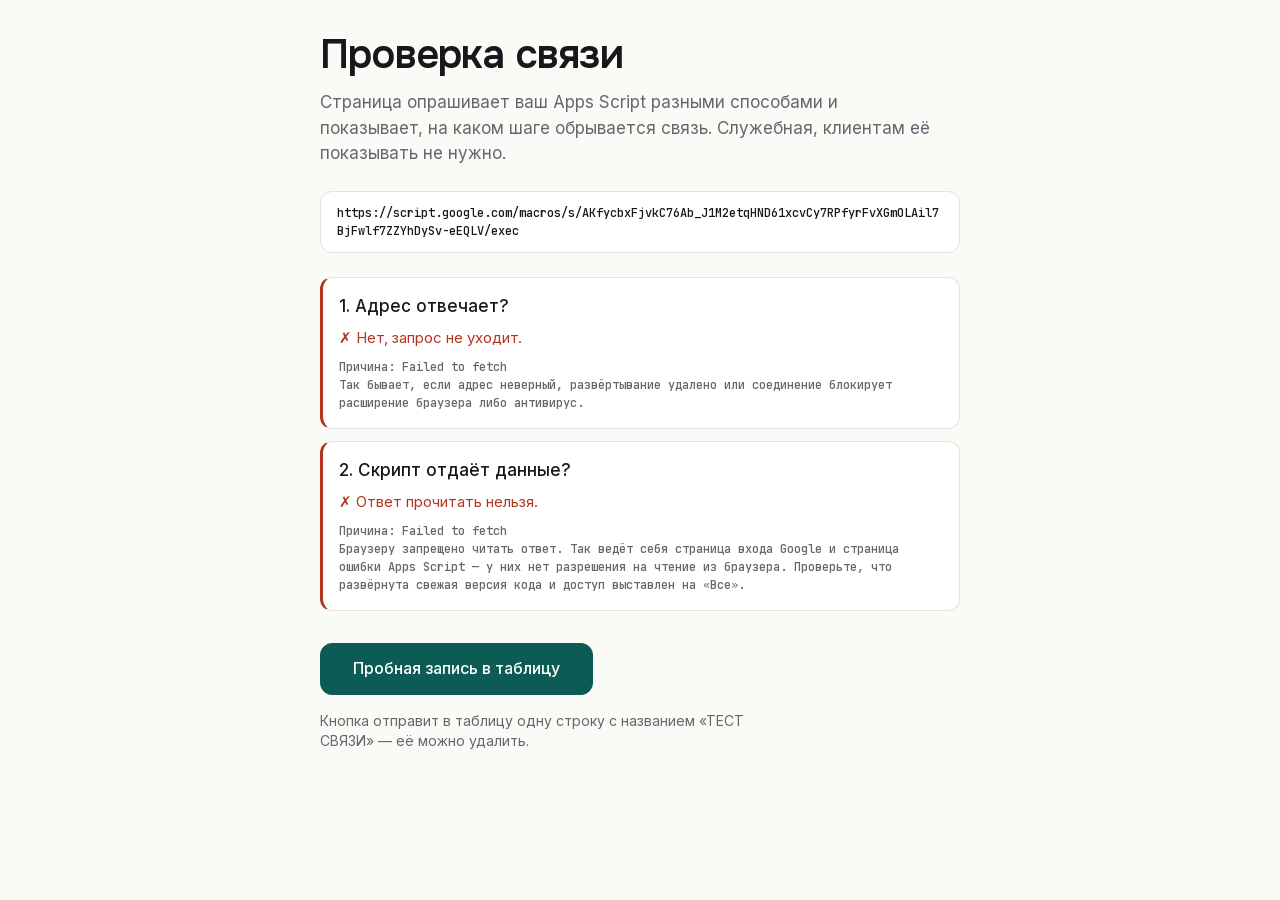
==== brief/check.html @ c90517c5 "Служебная страница диагностики связи с Apps Script /brief/check.html опрашивает эндпоинт тремя проба" ====
<!DOCTYPE html>
<html lang="ru">
<head>
<meta charset="utf-8">
<meta name="viewport" content="width=device-width, initial-scale=1">
<title>Проверка связи с Google Apps Script</title>
<meta name="robots" content="noindex">
<link rel="icon" href="/brief/favicon.svg" type="image/svg+xml">
<link rel="stylesheet" href="/brief/style.css">
<link rel="stylesheet" href="/brief/check.css">
<script src="/brief/check.js" defer></script>
</head>
<body>

<main class="app__main">
  <div class="container">

    <h1 class="screen__title">Проверка связи</h1>
    <p class="screen__text">
      Страница опрашивает ваш Apps Script разными способами и показывает,
      на каком шаге обрывается связь. Служебная, клиентам её показывать не нужно.
    </p>

    <p class="check__url" id="endpoint"></p>

    <ol class="check__list" id="results"></ol>

    <p class="screen__actions">
      <button type="button" class="button" id="runWrite">Пробная запись в таблицу</button>
    </p>
    <p class="screen__note">
      Кнопка отправит в таблицу одну строку с названием «ТЕСТ СВЯЗИ» — её можно удалить.
    </p>

  </div>
</main>

</body>
</html>
---- brief/style.css ----
/* ==========================================================================
   Бриф проекта — Никита Воеводин
   1. Reset
   2. Variables
   3. Typography
   4. Layout
   5. Buttons
   6. Inputs
   7. Cards
   8. Progress
   9. Animations
   10. Responsive
   ========================================================================== */

/* 1. Reset
   ========================================================================== */

*,
*::before,
*::after {
  box-sizing: border-box;
}

html,
body,
h1,
h2,
p,
ul,
li,
dl,
dt,
dd,
fieldset,
legend {
  margin: 0;
  padding: 0;
}

ul {
  list-style: none;
}

fieldset {
  border: 0;
  min-width: 0;
}

button,
input,
textarea {
  font: inherit;
  color: inherit;
}

button {
  cursor: pointer;
}

[hidden] {
  display: none !important;
}

/* 2. Variables
   ========================================================================== */

:root {
  /* Цвет */
  --paper: #FAFAF7;
  --paper-raised: #FFFFFF;
  --ink: #17181C;
  --ink-muted: #64676E;
  --line: #E3E3DE;
  --line-strong: #CFCFC8;
  --accent: #0C5C55;
  --accent-hover: #0A4E48;
  --accent-soft: #E6F0EE;
  --signal: #B3341F;

  /* Радиусы */
  --r-sm: 8px;
  --r-md: 12px;
  --r-lg: 16px;
  --r-round: 999px;

  /* Ритм: шаг 4px */
  --s-1: 4px;
  --s-2: 8px;
  --s-3: 12px;
  --s-4: 16px;
  --s-5: 24px;
  --s-6: 32px;
  --s-7: 48px;
  --s-8: 64px;

  /* Движение */
  --ease: cubic-bezier(.2, .8, .2, 1);
  --dur: 200ms;

  /* Раскладка */
  --container-width: 640px;
  --container-padding: 20px;
  --control-height: 52px;
  --header-height: 56px;
}

/* 3. Typography
   ========================================================================== */

@font-face {
  font-family: 'Inter';
  font-style: normal;
  font-weight: 400 700;
  font-display: swap;
  src: url('fonts/Inter.woff2') format('woff2');
}

@font-face {
  font-family: 'Onest';
  font-style: normal;
  font-weight: 600;
  font-display: swap;
  src: url('fonts/Onest-600.woff2') format('woff2');
}

@font-face {
  font-family: 'JetBrains Mono';
  font-style: normal;
  font-weight: 500;
  font-display: swap;
  src: url('fonts/JetBrainsMono-500.woff2') format('woff2');
}

body {
  background: var(--paper);
  color: var(--ink);
  font-family: 'Inter', system-ui, -apple-system, 'Segoe UI', Roboto, sans-serif;
  font-size: 17px;
  font-weight: 400;
  line-height: 1.5;
  -webkit-font-smoothing: antialiased;
  -moz-osx-font-smoothing: grayscale;
  text-rendering: optimizeLegibility;
}

.screen__title {
  font-family: 'Onest', 'Inter', system-ui, sans-serif;
  font-size: clamp(26px, 4.2vw, 40px);
  font-weight: 600;
  line-height: 1.15;
  letter-spacing: -.02em;
  text-wrap: balance;
}

.screen__title--hero {
  font-size: clamp(32px, 7vw, 48px);
}

.screen__text {
  color: var(--ink-muted);
  margin-top: var(--s-3);
  max-width: 36em;
}

.screen__note {
  color: var(--ink-muted);
  font-size: 14px;
  line-height: 1.45;
  margin-top: var(--s-4);
  max-width: 34em;
}

.screen__list {
  display: flex;
  flex-wrap: wrap;
  gap: var(--s-2) var(--s-3);
  color: var(--ink-muted);
  font-size: 15px;
  margin-top: var(--s-3);
}

.screen__list li::after {
  content: '·';
  margin-left: var(--s-3);
  color: var(--line-strong);
}

.screen__list li:last-child::after {
  content: none;
}

/* Утилитарный моно-слой */
.counter,
.card__overline {
  font-family: 'JetBrains Mono', ui-monospace, SFMono-Regular, monospace;
  font-size: 12px;
  font-weight: 500;
  letter-spacing: .08em;
  text-transform: uppercase;
}

.visually-hidden {
  position: absolute;
  width: 1px;
  height: 1px;
  margin: -1px;
  padding: 0;
  overflow: hidden;
  clip: rect(0 0 0 0);
  clip-path: inset(50%);
  white-space: nowrap;
  border: 0;
}

/* 4. Layout
   ========================================================================== */

.app {
  display: flex;
  flex-direction: column;
  min-height: 100vh;
  min-height: 100dvh;
}

.app__header {
  position: sticky;
  top: 0;
  z-index: 2;
  display: flex;
  align-items: center;
  gap: var(--s-4);
  flex: 0 0 auto;
  min-height: var(--header-height);
  padding: 0 var(--container-padding);
  background: var(--paper);
}

.logo {
  font-family: 'Onest', 'Inter', system-ui, sans-serif;
  font-size: 15px;
  font-weight: 600;
  letter-spacing: -.01em;
  white-space: nowrap;
}

.app__main {
  display: flex;
  flex: 1 1 auto;
  align-items: center;
  justify-content: center;
  padding: var(--s-6) var(--container-padding);
}

.container {
  width: 100%;
  max-width: var(--container-width);
  margin: 0 auto;
}

.app__footer {
  position: sticky;
  bottom: 0;
  z-index: 2;
  flex: 0 0 auto;
  border-top: 1px solid var(--line);
  padding: var(--s-3) var(--container-padding);
  padding-bottom: calc(var(--s-3) + env(safe-area-inset-bottom));
  background: var(--paper);
  background: color-mix(in srgb, var(--paper) 82%, transparent);
  backdrop-filter: blur(8px);
  -webkit-backdrop-filter: blur(8px);
}

.container--nav {
  display: flex;
  align-items: center;
  justify-content: space-between;
  gap: var(--s-3);
}

/* На первом шаге «Назад» скрыта — «Далее» остаётся справа. */
#backButton[hidden] + #nextButton {
  margin-left: auto;
}

.screen--center {
  text-align: center;
}

.screen--center .screen__text,
.screen--center .screen__note {
  margin-left: auto;
  margin-right: auto;
}

.screen__actions {
  display: flex;
  flex-wrap: wrap;
  gap: var(--s-3);
  margin-top: var(--s-6);
}

.screen--center .screen__actions {
  justify-content: center;
}

.fields {
  display: flex;
  flex-direction: column;
  gap: var(--s-4);
  margin-top: var(--s-6);
}

.noscript {
  color: var(--ink-muted);
  font-family: system-ui, sans-serif;
  padding: var(--s-8) var(--s-5);
  text-align: center;
}

/* 5. Buttons
   ========================================================================== */

.button {
  display: inline-flex;
  align-items: center;
  justify-content: center;
  min-width: 160px;
  min-height: var(--control-height);
  padding: var(--s-3) var(--s-6);
  border: 1px solid var(--accent);
  border-radius: var(--r-md);
  background: var(--accent);
  color: #FFFFFF;
  font-size: 16px;
  font-weight: 500;
  line-height: 1.2;
  text-align: center;
  transition: background-color var(--dur) var(--ease),
              border-color var(--dur) var(--ease),
              transform var(--dur) var(--ease);
}

.button:hover {
  background: var(--accent-hover);
  border-color: var(--accent-hover);
}

.button:active {
  transform: scale(.98);
}

.button--secondary {
  background: transparent;
  border-color: var(--line);
  color: var(--ink);
}

.button--secondary:hover {
  background: transparent;
  border-color: var(--line-strong);
}

.button:disabled,
.button.is-loading {
  background: var(--line);
  border-color: var(--line);
  color: var(--ink-muted);
  cursor: default;
  pointer-events: none;
  transform: none;
}

:focus-visible {
  outline: 2px solid var(--accent);
  outline-offset: 2px;
}

/* Заголовок получает фокус программно — для читалок, без визуальной рамки. */
[tabindex='-1']:focus,
[tabindex='-1']:focus-visible {
  outline: none;
}

/* 6. Inputs
   ========================================================================== */

.field {
  display: flex;
  flex-direction: column;
  gap: var(--s-2);
}

.field__label {
  color: var(--ink-muted);
  font-size: 15px;
  line-height: 1.4;
}

.field__hint {
  color: var(--ink-muted);
  font-size: 14px;
  line-height: 1.4;
}

.input,
.textarea {
  width: 100%;
  border: 1px solid var(--line);
  border-radius: var(--r-md);
  background: var(--paper-raised);
  font-size: 17px;
  transition: border-color var(--dur) var(--ease),
              box-shadow var(--dur) var(--ease);
}

.input {
  height: var(--control-height);
  padding: 0 var(--s-4);
}

.textarea {
  min-height: 140px;
  padding: var(--s-3) var(--s-4);
  line-height: 1.5;
  resize: none;
  overflow: hidden;
  display: block;
}

.textarea--large {
  min-height: 180px;
}

.input:hover,
.textarea:hover {
  border-color: var(--line-strong);
}

.input.is-filled,
.textarea.is-filled {
  border-color: var(--line-strong);
}

.input:focus,
.textarea:focus {
  border-color: var(--accent);
  box-shadow: 0 0 0 3px var(--accent-soft);
  outline: none;
}

.input::placeholder,
.textarea::placeholder {
  color: var(--ink-muted);
  font-weight: 400;
  opacity: 1;
}

.input:disabled,
.textarea:disabled {
  background: var(--paper);
  color: var(--ink-muted);
  cursor: default;
}

.input.is-invalid,
.textarea.is-invalid {
  border-color: var(--signal);
}

.input.is-invalid:focus,
.textarea.is-invalid:focus {
  box-shadow: 0 0 0 3px color-mix(in srgb, var(--signal) 12%, transparent);
}

.field__error,
.form__error {
  color: var(--signal);
  font-size: 14px;
  line-height: 1.4;
  animation: fade var(--dur) var(--ease) both;
}

.form__error {
  margin-top: var(--s-5);
}

/* Чекбоксы и радио — карточками */

.field--group {
  display: flex;
  flex-direction: column;
  gap: var(--s-3);
}

.choices {
  display: flex;
  flex-direction: column;
  gap: var(--s-2);
}

.choice {
  position: relative;
  display: flex;
  align-items: center;
  gap: var(--s-3);
  min-height: var(--control-height);
  padding: var(--s-3) var(--s-4);
  border: 1px solid var(--line);
  border-radius: var(--r-md);
  background: var(--paper-raised);
  cursor: pointer;
  transition: border-color 150ms var(--ease), background-color 150ms var(--ease);
}

.choice:hover {
  border-color: var(--line-strong);
}

.choice__input {
  position: absolute;
  width: 24px;
  height: 24px;
  margin: 0;
  opacity: 0;
}

.choice__mark {
  position: relative;
  flex: 0 0 auto;
  width: 22px;
  height: 22px;
  border: 1px solid var(--line-strong);
  border-radius: 6px;
  background: var(--paper-raised);
  transition: border-color 150ms var(--ease), background-color 150ms var(--ease);
}

.choice__mark--round {
  border-radius: var(--r-round);
}

.choice__mark::after {
  content: '';
  position: absolute;
  opacity: 0;
  transition: opacity 150ms var(--ease);
}

.choice__mark:not(.choice__mark--round)::after {
  left: 7px;
  top: 3px;
  width: 6px;
  height: 11px;
  border: solid var(--accent);
  border-width: 0 2px 2px 0;
  transform: rotate(45deg);
}

.choice__mark--round::after {
  left: 50%;
  top: 50%;
  width: 10px;
  height: 10px;
  margin: -5px 0 0 -5px;
  border-radius: var(--r-round);
  background: var(--accent);
}

.choice__input:checked ~ .choice__mark {
  border-color: var(--accent);
}

.choice__input:checked ~ .choice__mark::after {
  opacity: 1;
}

.choice:has(.choice__input:checked) {
  background: var(--accent-soft);
  border-color: var(--accent);
}

.choice:has(.choice__input:focus-visible) {
  outline: 2px solid var(--accent);
  outline-offset: 2px;
}

.choice__text {
  font-size: 16px;
}

/* Дропзона */

.upload {
  display: flex;
  flex-direction: column;
  align-items: center;
  gap: var(--s-2);
  padding: var(--s-7) var(--s-5);
  border: 1.5px dashed var(--line-strong);
  border-radius: var(--r-lg);
  background: var(--paper-raised);
  text-align: center;
  cursor: pointer;
  transition: border-color var(--dur) var(--ease), background-color var(--dur) var(--ease);
}

.upload:hover {
  border-color: var(--accent);
}

.upload.is-active {
  border-color: var(--accent);
  background: var(--accent-soft);
}

.upload__icon {
  color: var(--accent);
}

.upload__title {
  font-size: 16px;
}

.upload__or,
.upload__hint {
  color: var(--ink-muted);
  font-size: 14px;
}

.upload__hint {
  margin-top: var(--s-2);
}

.file-list {
  display: flex;
  flex-direction: column;
  gap: var(--s-2);
}

.file {
  display: flex;
  align-items: center;
  gap: var(--s-3);
  padding: var(--s-2) var(--s-3);
  border: 1px solid var(--line);
  border-radius: var(--r-md);
  background: var(--paper-raised);
}

.file__preview {
  flex: 0 0 auto;
  width: 40px;
  height: 40px;
  border-radius: var(--r-sm);
  object-fit: cover;
  background: var(--paper);
}

.file__badge {
  flex: 0 0 auto;
  display: inline-flex;
  align-items: center;
  justify-content: center;
  width: 40px;
  height: 40px;
  border-radius: var(--r-sm);
  background: var(--paper);
  color: var(--ink-muted);
  font-family: 'JetBrains Mono', ui-monospace, monospace;
  font-size: 10px;
  font-weight: 500;
  letter-spacing: .04em;
  text-transform: uppercase;
}

.file__name {
  flex: 1 1 auto;
  font-size: 15px;
  overflow: hidden;
  text-overflow: ellipsis;
  white-space: nowrap;
}

.file__size {
  color: var(--ink-muted);
  font-size: 14px;
  white-space: nowrap;
}

.file__remove {
  flex: 0 0 auto;
  display: inline-flex;
  align-items: center;
  justify-content: center;
  width: 44px;
  height: 44px;
  padding: 0;
  border: 0;
  border-radius: var(--r-round);
  background: none;
  color: var(--ink-muted);
  transition: color var(--dur) var(--ease);
}

.file__remove:hover {
  color: var(--ink);
}

/* 7. Cards
   ========================================================================== */

.review {
  display: flex;
  flex-direction: column;
  gap: var(--s-6);
  margin-top: var(--s-6);
}

.card__head {
  display: flex;
  align-items: baseline;
  justify-content: space-between;
  gap: var(--s-3);
  padding-bottom: var(--s-2);
  border-bottom: 1px solid var(--line);
}

.card__overline {
  color: var(--ink-muted);
}

.card__edit {
  flex: 0 0 auto;
  padding: 0;
  border: 0;
  background: none;
  color: var(--accent);
  font-size: 15px;
  transition: opacity var(--dur) var(--ease);
}

.card__edit:hover {
  opacity: .7;
}

.card__list {
  display: flex;
  flex-direction: column;
}

.card__row {
  display: flex;
  flex-wrap: wrap;
  align-items: baseline;
  gap: var(--s-1) var(--s-4);
  padding: var(--s-3) 0;
  border-bottom: 1px solid var(--line);
}

.card__label {
  flex: 0 0 40%;
  color: var(--ink-muted);
  font-size: 15px;
}

.card__value {
  flex: 1 1 50%;
  font-size: 15px;
  overflow-wrap: anywhere;
  white-space: pre-wrap;
}

.card__value--empty {
  color: var(--line-strong);
}

/* 8. Progress
   ========================================================================== */

.scale {
  display: flex;
  align-items: center;
  gap: 3px;
  flex: 1 1 auto;
  max-width: 260px;
  margin-left: auto;
  height: 12px;
}

.tick {
  flex: 1 1 0;
  height: 3px;
  min-width: 3px;
  border-radius: var(--r-round);
  background: var(--line);
  transition: background-color var(--dur) var(--ease), height var(--dur) var(--ease);
}

.tick.is-done {
  background: var(--accent);
}

.tick.is-current {
  height: 10px;
  background: var(--accent);
}

.counter {
  flex: 0 0 auto;
  color: var(--ink-muted);
  font-variant-numeric: tabular-nums;
}

.saved {
  margin-left: auto;
  color: var(--ink-muted);
  font-size: 13px;
  opacity: 0;
  transition: opacity var(--dur) var(--ease);
  pointer-events: none;
}

.saved.is-visible {
  opacity: 1;
}

.saved + .scale {
  margin-left: var(--s-3);
}

/* 9. Animations
   ========================================================================== */

.loader {
  position: fixed;
  inset: 0;
  z-index: 10;
  display: flex;
  flex-direction: column;
  align-items: center;
  justify-content: center;
  gap: var(--s-5);
  padding: var(--s-5);
  background: var(--paper);
  text-align: center;
}

.loader.is-hidden {
  opacity: 0;
  transition: opacity 160ms var(--ease);
}

.loader__logo {
  font-family: 'Onest', 'Inter', system-ui, sans-serif;
  font-size: 15px;
  font-weight: 600;
}

.loader__track {
  display: block;
  width: 160px;
  /* Экран отправки центрирует только текст — блок центрируем сами. */
  margin: 0 auto;
  height: 2px;
  border-radius: var(--r-round);
  background: var(--line);
  overflow: hidden;
}

.loader__bar {
  display: block;
  width: 0;
  height: 100%;
  background: var(--accent);
  transition: width 200ms linear;
}

.loader__bar--indeterminate {
  width: 40%;
  animation: slide 1.2s var(--ease) infinite;
}

.loader__text {
  color: var(--ink-muted);
  font-size: 14px;
}

.screen {
  animation: enter 220ms var(--ease) both;
}

.screen.is-leaving {
  animation: leave 160ms var(--ease) both;
}

.success__mark {
  display: inline-flex;
  align-items: center;
  justify-content: center;
  width: 88px;
  height: 88px;
  margin-bottom: var(--s-5);
  border-radius: var(--r-round);
  background: var(--accent-soft);
  color: var(--accent);
}

.success__path {
  stroke-dasharray: 30;
  stroke-dashoffset: 30;
  animation: draw 500ms var(--ease) 120ms forwards;
}

@keyframes enter {
  from {
    opacity: 0;
    transform: translateY(8px);
  }
  to {
    opacity: 1;
    transform: translateY(0);
  }
}

@keyframes leave {
  from {
    opacity: 1;
    transform: translateY(0);
  }
  to {
    opacity: 0;
    transform: translateY(-8px);
  }
}

@keyframes fade {
  from {
    opacity: 0;
  }
  to {
    opacity: 1;
  }
}

@keyframes draw {
  to {
    stroke-dashoffset: 0;
  }
}

@keyframes slide {
  from {
    transform: translateX(-100%);
  }
  to {
    transform: translateX(250%);
  }
}

@media (prefers-reduced-motion: reduce) {
  *,
  *::before,
  *::after {
    animation-duration: .01ms !important;
    animation-iteration-count: 1 !important;
    transition-duration: .01ms !important;
  }

  .success__path {
    stroke-dashoffset: 0;
  }
}

/* 10. Responsive
   ========================================================================== */

@media (min-width: 641px) {
  .choices--grid {
    display: grid;
    grid-template-columns: repeat(2, minmax(0, 1fr));
  }

  .choices--grid:has(.choice:nth-child(-n+6):last-child) {
    grid-template-columns: minmax(0, 1fr);
  }
}

@media (min-width: 768px) {
  :root {
    --container-padding: 32px;
  }
}

@media (max-width: 520px) {
  .logo {
    display: none;
  }

  .container--nav .button {
    flex: 1 1 0;
    min-width: 0;
  }

  .screen__actions .button {
    width: 100%;
  }
}
---- brief/check.css ----
/* Служебная страница проверки связи. К брифу отношения не имеет. */

.check__url {
  margin-top: var(--s-5);
  padding: var(--s-3) var(--s-4);
  border: 1px solid var(--line);
  border-radius: var(--r-md);
  background: var(--paper-raised);
  font-family: 'JetBrains Mono', ui-monospace, monospace;
  font-size: 12px;
  overflow-wrap: anywhere;
}

.check__list {
  display: flex;
  flex-direction: column;
  gap: var(--s-3);
  margin-top: var(--s-5);
  list-style: none;
  padding: 0;
}

.check__item {
  padding: var(--s-4);
  border: 1px solid var(--line);
  border-left-width: 3px;
  border-radius: var(--r-md);
  background: var(--paper-raised);
}

.check__item--ok {
  border-left-color: var(--accent);
}

.check__item--fail {
  border-left-color: var(--signal);
}

.check__item--wait {
  border-left-color: var(--line-strong);
}

.check__name {
  font-weight: 500;
}

.check__verdict {
  margin-top: var(--s-2);
  font-size: 15px;
}

.check__item--fail .check__verdict {
  color: var(--signal);
}

.check__raw {
  margin-top: var(--s-2);
  font-family: 'JetBrains Mono', ui-monospace, monospace;
  font-size: 12px;
  line-height: 1.5;
  color: var(--ink-muted);
  overflow-wrap: anywhere;
  white-space: pre-wrap;
}
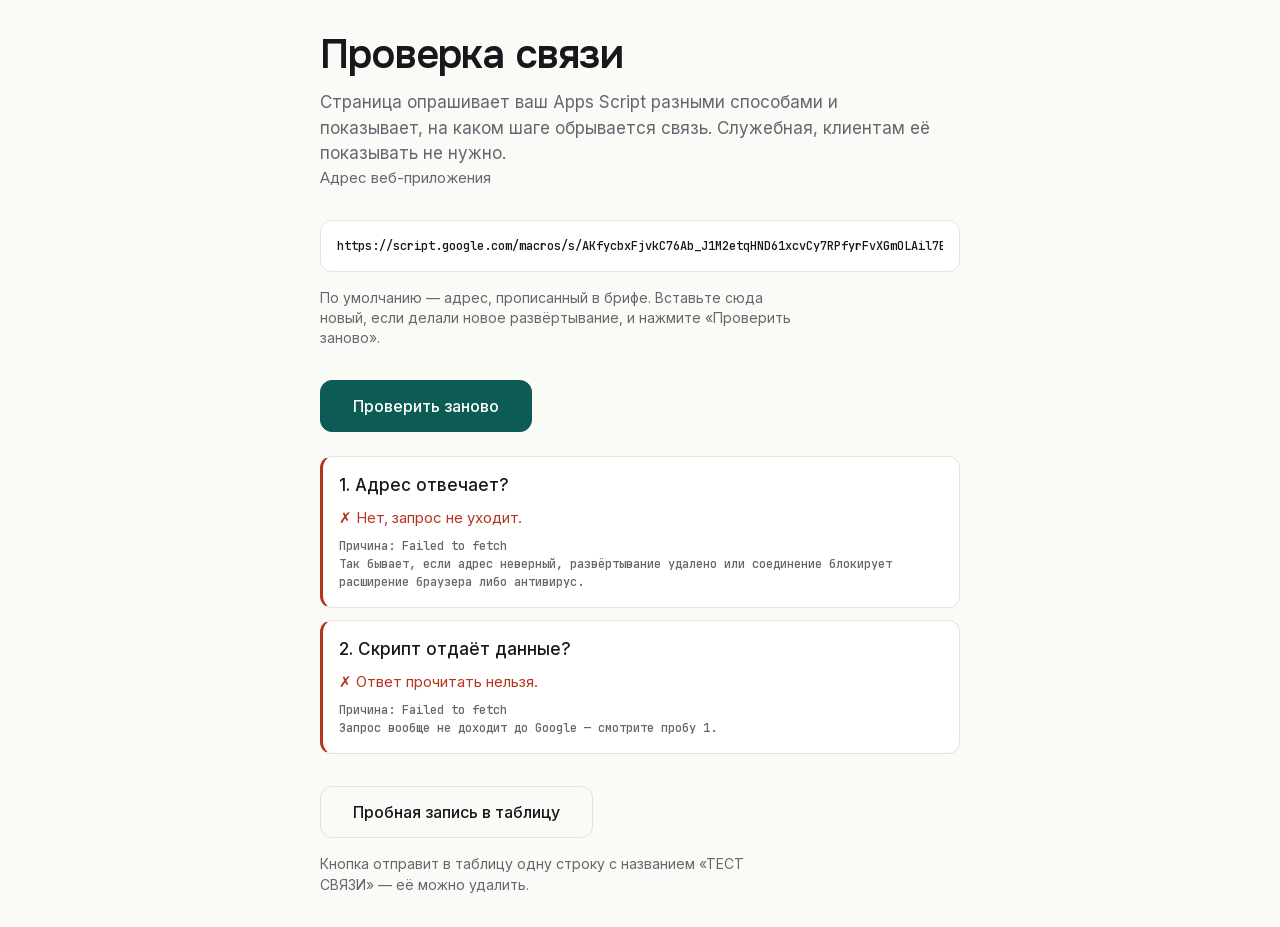
==== commit 4db64599: "На странице проверки можно указать любой адрес Новое развёртывание в Apps Script выдаёт новый адрес " ====
--- a/brief/check.html
+++ b/brief/check.html
@@ -21,12 +21,23 @@
       на каком шаге обрывается связь. Служебная, клиентам её показывать не нужно.
     </p>
 
-    <p class="check__url" id="endpoint"></p>
+    <p class="field">
+      <label class="field__label" for="endpoint">Адрес веб-приложения</label>
+      <input class="input check__url" type="text" id="endpoint" spellcheck="false" autocomplete="off">
+    </p>
+    <p class="screen__note">
+      По умолчанию — адрес, прописанный в брифе. Вставьте сюда новый, если делали
+      новое развёртывание, и нажмите «Проверить заново».
+    </p>
+
+    <p class="screen__actions">
+      <button type="button" class="button" id="runCheck">Проверить заново</button>
+    </p>
 
     <ol class="check__list" id="results"></ol>
 
     <p class="screen__actions">
-      <button type="button" class="button" id="runWrite">Пробная запись в таблицу</button>
+      <button type="button" class="button button--secondary" id="runWrite">Пробная запись в таблицу</button>
     </p>
     <p class="screen__note">
       Кнопка отправит в таблицу одну строку с названием «ТЕСТ СВЯЗИ» — её можно удалить.
